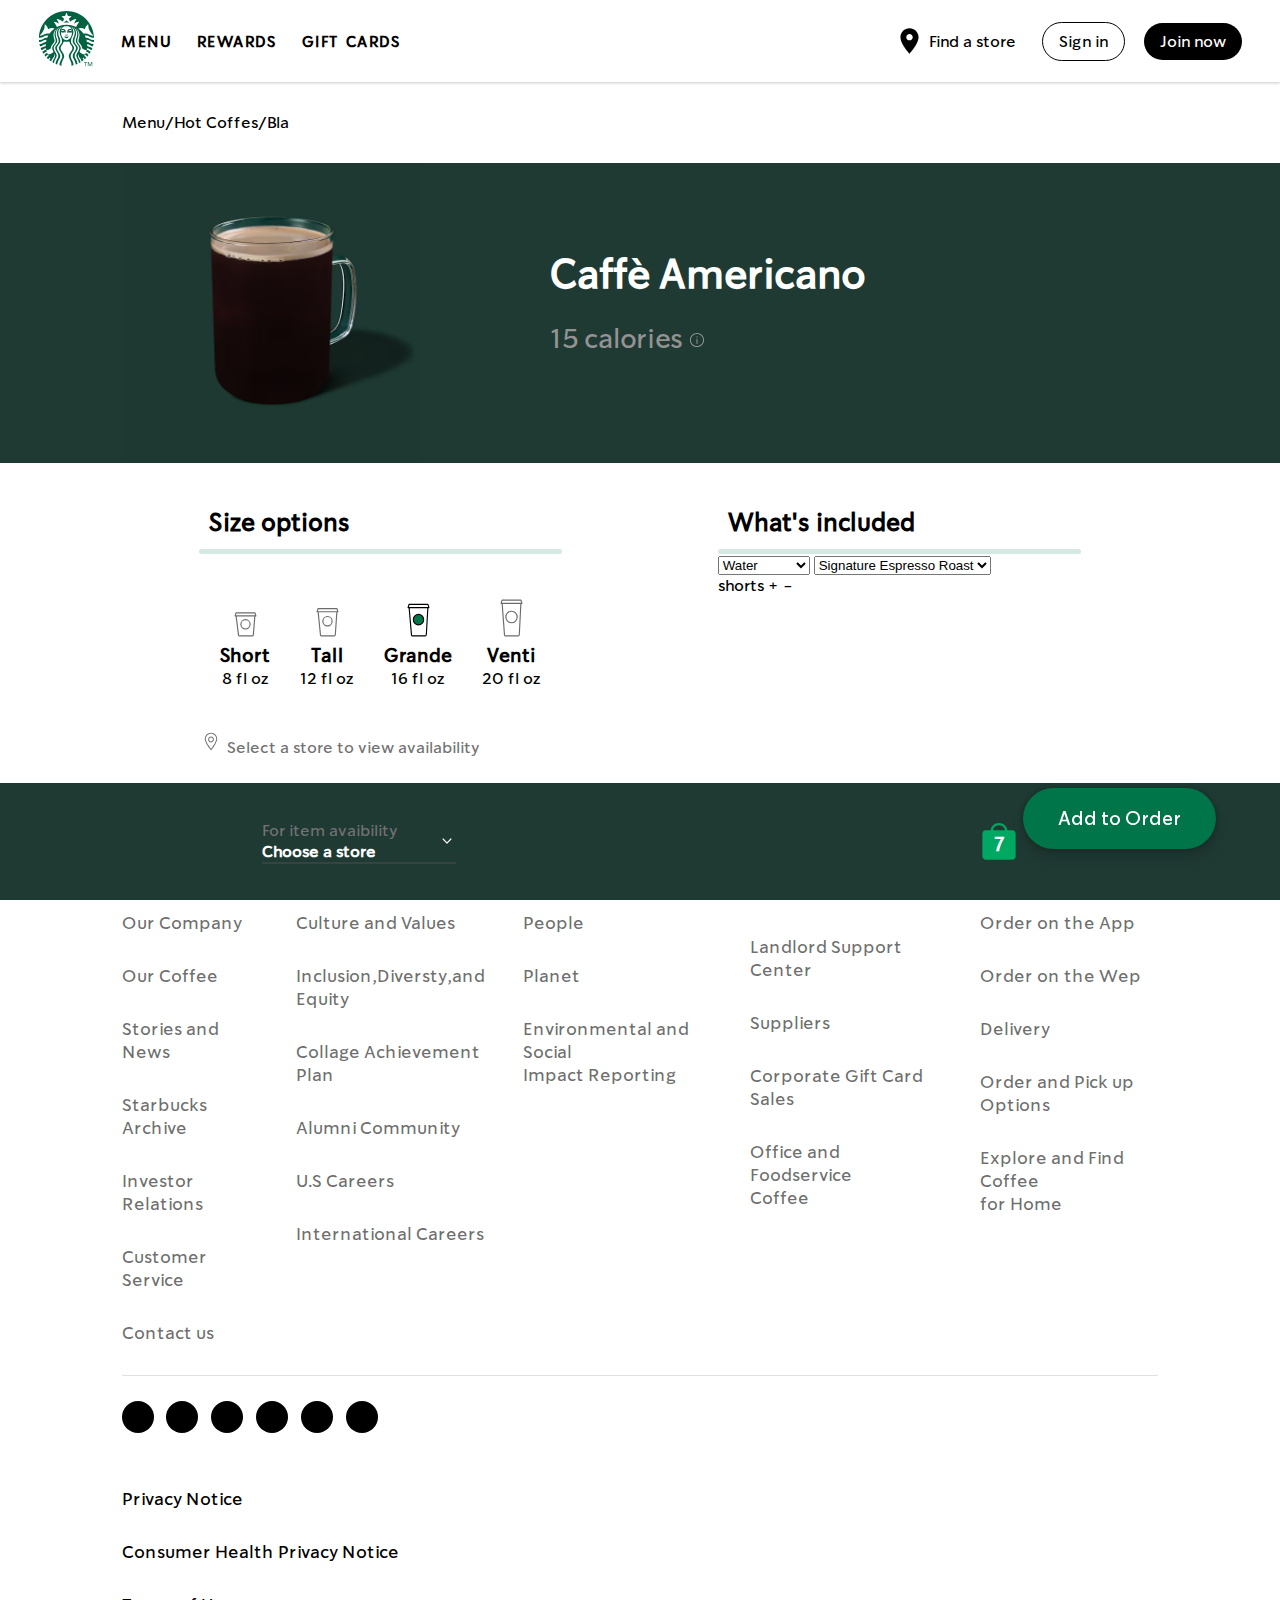
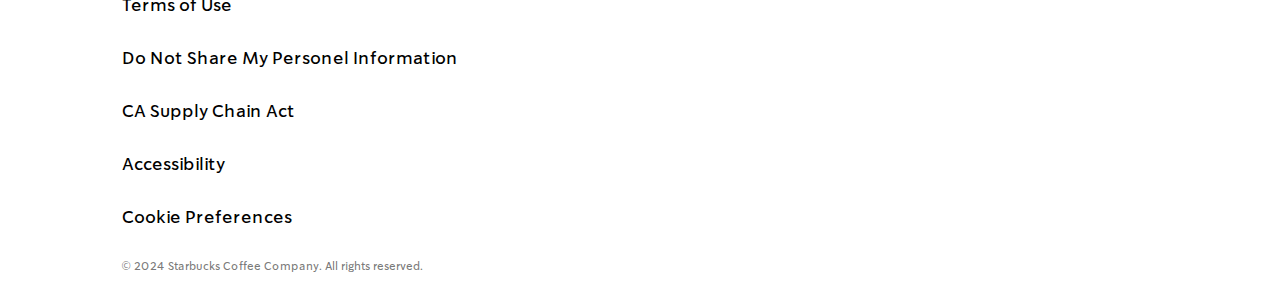
==== pages/basket.htm @ c07c2333 "commit4" ====
<!DOCTYPE html>
<html lang="en">
    <head>
        <meta charset="UTF-8">
        <meta name="viewport" content="width=device-width, initial-scale=1.0">
        <title id="titleTag">kjnksnas</title>
        <link rel="icon" type="image/x-icon" href="../img/starbuck-favicon.png">
        <link rel="stylesheet" href="https://cdnjs.cloudflare.com/ajax/libs/font-awesome/6.5.2/css/all.min.css" integrity="sha512-SnH5WK+bZxgPHs44uWIX+LLJAJ9/2PkPKZ5QiAj6Ta86w+fsb2TkcmfRyVX3pBnMFcV7oQPJkl9QevSCWr3W6A==" crossorigin="anonymous" referrerpolicy="no-referrer" />
        <link rel="stylesheet" href="../css/reset.css">
        <link rel="stylesheet" href="../css/font.css">
        <link href="../dist/hamburgers.css" rel="stylesheet">
        <link rel="stylesheet" href="../css/style.css">
    </head>
    <body>
        <header>
            <nav>
                <div class="container">
                    <div class="nav-left">
                        <a href="../index.htm"><svg aria-hidden="true" focusable="false" height="100%" viewBox="0 0 62 62" width="100%" xmlns="http://www.w3.org/2000/svg"><circle cx="31" cy="31" fill="#ffffff" r="30.002"></circle><path d="M34.017 13.969c-.263-.047-1.531-.26-3.017-.26s-2.754.212-3.017.26c-.151.027-.209-.121-.094-.207.104-.077 3.11-2.365 3.11-2.365l3.109 2.365c.117.086.06.234-.091.207zm-5.194 14.856s-.159.057-.201.197c.63.484 1.064 1.585 2.378 1.585s1.748-1.101 2.377-1.585c-.041-.141-.2-.197-.2-.197s-.823.194-2.177.194-2.177-.194-2.177-.194zm2.177-1.853c-.365 0-.445-.138-.694-.137-.237.001-.697.19-.797.363.007.088.039.167.103.237.532.08.772.376 1.389.376s.856-.296 1.389-.376c.062-.07.096-.148.103-.237-.099-.173-.56-.361-.798-.363-.25-.002-.331.137-.695.137zm29.956 5.673c-.038.717-.102 1.428-.19 2.131-3.396.562-4.61-2.464-8.089-2.312.208.738.377 1.49.507 2.258 2.869-.002 4.025 2.68 7.217 2.285-.168.82-.37 1.629-.603 2.426-2.524.248-3.413-2.26-6.334-2.191.024.416.037.836.037 1.26l-.012.701 5.672 2.164c-.297.807-.629 1.596-.991 2.369-1.705-.094-2.293-2.281-4.887-2.107-.078.561-.177 1.115-.295 1.662 2.253-.158 2.738 1.916 4.352 2.084-.411.75-.854 1.48-1.325 2.191-.956-.512-1.785-2.057-3.598-2.152.186-.574.349-1.156.487-1.748-1.608 0-3.447-.627-4.989-2.031.5-2.846-3.917-5.744-3.917-7.828 0-2.264 1.145-3.517 1.145-6.569 0-2.265-1.1-4.722-2.759-6.401-.321-.326-.65-.59-1.028-.827 1.524 1.886 2.694 4.122 2.694 6.712 0 2.874-1.337 4.391-1.337 7.044 0 2.652 3.88 4.947 3.88 7.682 0 1.076-.344 2.127-1.478 4.191 1.742 1.74 4.011 2.689 5.475 2.689.475 0 .73-.145.9-.518.146-.322.285-.648.416-.977 1.577.061 2.299 1.494 3.172 2.066-.479.643-.982 1.264-1.509 1.865-.585-.648-1.371-1.738-2.522-2.041-.206.4-.424.795-.653 1.182.991.27 1.669 1.27 2.194 1.928-.566.586-1.155 1.148-1.768 1.688-.383-.596-.979-1.352-1.647-1.76-.247.334-.504.66-.769.977.568.385 1.069 1.078 1.396 1.643-.708.568-1.44 1.107-2.198 1.611-.374-3.047-4.533-5.135-3.412-8.67-.368.623-.807 1.402-.807 2.34 0 2.559 2.726 4.59 2.943 7.133-.565.338-1.143.656-1.732.957-.098-2.795-2.984-5.854-2.984-8.148 0-2.561 3.354-5.133 3.354-8.156 0-3.025-3.87-5.119-3.87-7.775 0-2.654 1.646-4.181 1.646-7.583 0-2.492-1.184-5.014-3.013-6.625-.324-.286-.643-.513-1.026-.712 1.725 2.069 2.725 3.946 2.725 6.794 0 3.199-1.886 4.975-1.886 8.107 0 3.133 3.798 4.875 3.798 7.795s-3.535 5.381-3.535 8.381c0 2.729 3.116 5.453 3.162 8.691-.681.297-1.375.568-2.081.814.396-3.271-3.111-6.645-3.111-9.314 0-2.918 3.667-5.426 3.667-8.572 0-3.148-3.728-4.611-3.728-7.842 0-3.229 2.287-5.017 2.287-8.585 0-2.781-1.373-5.282-3.379-6.832l-.127-.096c-.189-.14-.345.029-.211.195 1.42 1.773 2.179 3.566 2.179 6.221 0 3.264-2.627 5.916-2.627 9.078 0 3.732 3.528 4.799 3.528 7.861 0 3.061-3.783 5.51-3.783 8.76 0 3.014 3.58 6.359 2.966 9.838-.718.186-1.446.348-2.185.48.672-4.332-2.84-7.443-2.84-10.277 0-3.068 3.918-5.803 3.918-8.801 0-2.828-2.812-3.752-3.182-6.645-.051-.395-.368-.688-.805-.615-.571.104-1.303.48-2.453.48s-1.882-.377-2.454-.48c-.436-.072-.753.221-.804.615-.369 2.893-3.183 3.816-3.183 6.645 0 2.998 3.919 5.732 3.919 8.801 0 2.834-3.512 5.945-2.841 10.277-.738-.133-1.467-.295-2.185-.48-.614-3.479 2.967-6.824 2.967-9.838 0-3.25-3.784-5.699-3.784-8.76 0-3.062 3.529-4.129 3.529-7.861 0-3.162-2.628-5.813-2.628-9.078 0-2.654.759-4.447 2.18-6.221.133-.166-.022-.335-.212-.195l-.126.096c-2.004 1.546-3.376 4.047-3.376 6.828 0 3.568 2.287 5.356 2.287 8.585 0 3.23-3.728 4.693-3.728 7.842 0 3.146 3.667 5.654 3.667 8.572 0 2.67-3.507 6.043-3.11 9.314-.707-.246-1.401-.518-2.082-.814.047-3.238 3.161-5.963 3.161-8.691 0-3-3.533-5.461-3.533-8.381s3.796-4.662 3.796-7.795c0-3.132-1.885-4.908-1.885-8.107 0-2.848.999-4.725 2.724-6.794-.384.199-.702.426-1.025.712-1.829 1.611-3.012 4.133-3.012 6.625 0 3.402 1.646 4.929 1.646 7.583 0 2.656-3.87 4.75-3.87 7.775 0 3.023 3.354 5.596 3.354 8.156 0 2.295-2.888 5.354-2.985 8.148-.589-.301-1.167-.619-1.732-.957.218-2.543 2.943-4.574 2.943-7.133 0-.938-.438-1.717-.807-2.34 1.121 3.535-3.038 5.623-3.412 8.67-.758-.504-1.491-1.043-2.198-1.611.326-.564.827-1.258 1.396-1.643-.266-.316-.522-.643-.769-.977-.669.408-1.266 1.164-1.648 1.76-.611-.539-1.201-1.102-1.767-1.688.525-.658 1.203-1.658 2.194-1.928-.229-.387-.447-.781-.653-1.182-1.151.303-1.938 1.393-2.522 2.041-.527-.602-1.031-1.223-1.509-1.865.873-.572 1.595-2.006 3.171-2.066.132.328.271.654.417.977.17.373.426.518.9.518 1.464 0 3.732-.949 5.475-2.689-1.134-2.064-1.478-3.115-1.478-4.191 0-2.734 3.88-5.029 3.88-7.682 0-2.653-1.337-4.17-1.337-7.044 0-2.59 1.17-4.826 2.694-6.712-.378.237-.707.501-1.028.827-1.659 1.68-2.759 4.136-2.759 6.401 0 3.052 1.146 4.305 1.146 6.569 0 2.084-4.418 4.982-3.918 7.828-1.542 1.404-3.381 2.031-4.99 2.031.14.592.303 1.174.487 1.748-1.812.096-2.641 1.641-3.598 2.152-.472-.711-.914-1.441-1.325-2.191 1.613-.168 2.099-2.242 4.353-2.084-.118-.547-.218-1.102-.296-1.662-2.594-.174-3.182 2.014-4.887 2.107-.362-.773-.694-1.562-.991-2.369l5.673-2.164-.012-.701c0-.424.013-.844.036-1.26-2.921-.068-3.81 2.439-6.334 2.191-.232-.797-.435-1.605-.602-2.426 3.19.395 4.347-2.287 7.217-2.285.13-.768.299-1.52.506-2.258-3.479-.151-4.693 2.875-8.088 2.312-.089-.703-.152-1.414-.19-2.131 3.947.441 5.427-2.804 9.021-2.407.339-.859.733-1.69 1.177-2.49-4.506-.792-6.036 2.976-10.23 2.397.453-16.171 13.706-29.143 29.989-29.143s29.536 12.972 29.989 29.147c-4.195.579-5.725-3.188-10.23-2.397.443.8.837 1.631 1.177 2.49 3.592-.398 5.072 2.848 9.02 2.407zm-42.852-12.583c-2.209-.903-4.883-.695-7.167.772-.354-2.125-1.507-4.013-3.149-5.152-.227-.157-.463-.008-.442.255.347 4.49-2.278 8.389-5.506 11.816 3.327 1 6.159-3.284 10.474-1.789 1.548-2.305 3.514-4.308 5.79-5.902zm12.896-2.716c-2.785 0-5.118 1.575-5.729 3.61-.047.156.017.257.197.176.501-.225 1.071-.333 1.69-.333 1.136 0 2.137.417 2.729 1.143.262.864.284 2.115-.012 2.829-.468-.105-.636-.467-1.093-.467s-.811.321-1.586.321c-.774 0-.865-.366-1.374-.366-.599 0-.709.617-.709 1.313 0 3.103 2.852 7.373 5.886 7.373 3.033 0 5.885-4.27 5.885-7.373 0-.696-.143-1.292-.769-1.373-.312.225-.599.426-1.313.426-.775 0-.989-.321-1.445-.321-.551 0-.496 1.162-1.15 1.227-.436-1.048-.457-2.392-.095-3.589.593-.726 1.593-1.143 2.729-1.143.619 0 1.193.109 1.689.333.181.081.244-.021.197-.176-.61-2.035-2.942-3.61-5.727-3.61zm4.434 4.452c-.668 0-1.451.205-1.943.753-.051.149-.051.371.021.519 1.211-.415 2.279-.431 2.795.146.275-.25.363-.475.363-.736 0-.403-.41-.682-1.236-.682zm-9.741 1.418c.584-.585 1.815-.56 3.094-.088.056-.636-1.083-1.331-2.221-1.331-.827 0-1.236.279-1.236.683 0 .261.088.487.363.736zm19.194-10.504c-2.199.157-4.109.912-5.654 2.17.656-1.86 1.489-3.487 2.545-5.064-2.8.297-5.141 1.321-6.849 3.071l-1.337-3.505 2.968-2.621-3.974-.281-1.586-3.696-1.587 3.696-3.974.281 2.968 2.621-1.336 3.505c-1.709-1.75-4.05-2.774-6.848-3.071 1.054 1.578 1.887 3.205 2.543 5.064-1.544-1.259-3.454-2.014-5.653-2.17 1.319 1.696 2.488 3.504 3.354 5.448.098.219.308.291.535.178 3.012-1.497 6.406-2.339 9.997-2.339s6.984.843 9.998 2.339c.227.113.437.041.534-.178.867-1.944 2.036-3.752 3.356-5.448zm4.801 13.254c4.313-1.495 7.146 2.788 10.473 1.789-3.228-3.427-5.852-7.326-5.505-11.816.021-.263-.216-.413-.442-.255-1.643 1.139-2.796 3.027-3.149 5.152-2.285-1.467-4.958-1.676-7.167-.772 2.273 1.592 4.24 3.595 5.79 5.902z" fill="#006241"></path><g fill="#006241"><path d="M53.595 57.01h-1.526v4.105h-.547v-4.105h-1.522v-.51h3.595v.51zM54.236 56.5h.811l1.57 3.618h.011l1.574-3.618h.798v4.615h-.551v-3.869h-.012l-1.653 3.869h-.333l-1.659-3.869h-.011v3.869h-.545v-4.615z"></path></g></svg></a>
                        <ul>
                            <li><a href="menu.htm">Menu</a></li>
                            <li><a href="rewards.htm">rewards</a></li>
                            <li><a href="giftcards.htm">gift cards</a></li>
                        </ul>
                    </div>
                    <div class="nav-right">
                        <div class="bars">
                            <div class="hamburger hamburger--spin" tabindex="0"
                                aria-label="Menu" role="button" aria-controls="navigation">
                                <div class="hamburger-box">
                                    <div class="hamburger-inner"></div>
                                </div>
                            </div>
                        </div>
                        <a href="#"><svg aria-hidden="true" class="valign-middle pr2" focusable="false" preserveAspectRatio="xMidYMid meet" style="width:32px;height:32px;overflow:visible;fill:currentColor" viewBox="0 0 24 24"><path d="M12,11.475 C10.5214286,11.475 9.32142857,10.299 9.32142857,8.85 C9.32142857,7.401 10.5214286,6.225 12,6.225 C13.4785714,6.225 14.6785714,7.401 14.6785714,8.85 C14.6785714,10.299 13.4785714,11.475 12,11.475 M12,1.5 C7.85357143,1.5 4.5,4.7865 4.5,8.85 C4.5,14.3625 12,22.5 12,22.5 C12,22.5 19.5,14.3625 19.5,8.85 C19.5,4.7865 16.1464286,1.5 12,1.5"></path></svg>Find a store</a>
                        <div class="nav-btns">
                            <button>Sign in</button>
                            <button>Join now</button>
                        </div>
                    </div>
                </div>
            </nav>
            <div class="burgermenu">
                <div class="nav-left">
                    <ul>
                        <li><a href="menu.htm">Menu</a></li>
                        <li><a href="rewards.htm">rewards</a></li>
                        <li><a href="giftcards.htm">gift cards</a></li>
                    </ul> <hr>
                </div>
                <div class="nav-right">
                    <div class="nav-btns">
                        <button>Sign in</button>
                        <button>Join now</button>
                    </div>
                    <a href="#"><svg aria-hidden="true" class="valign-middle pr2" focusable="false" preserveAspectRatio="xMidYMid meet" style="width:32px;height:32px;overflow:visible;fill:currentColor" viewBox="0 0 24 24"><path d="M12,11.475 C10.5214286,11.475 9.32142857,10.299 9.32142857,8.85 C9.32142857,7.401 10.5214286,6.225 12,6.225 C13.4785714,6.225 14.6785714,7.401 14.6785714,8.85 C14.6785714,10.299 13.4785714,11.475 12,11.475 M12,1.5 C7.85357143,1.5 4.5,4.7865 4.5,8.85 C4.5,14.3625 12,22.5 12,22.5 C12,22.5 19.5,14.3625 19.5,8.85 C19.5,4.7865 16.1464286,1.5 12,1.5"></path></svg>Find a store</a>
                </div>
            </div>
        </header>
        <main class="HereİsBasket">
            <div class="wrapper p20">Menu/Hot Coffes/Bla</div>
            <div class="basketCof">
                <div class="wrapper df txtwhite">
                    <img src="../img/CaffeAmericano.avif" alt="">
                    <div>
                        <h1>Caffè Americano</h1>
                        <p>15 calories <svg aria-hidden="true" class="valign-middle absoluteCenter" focusable="false" preserveAspectRatio="xMidYMid meet" viewBox="0 0 24 24" style="width: 16px; height: 16px; overflow: visible; fill: currentcolor;"><path d="M12 1.35C6.118 1.35 1.35 6.118 1.35 12c0 5.882 4.768 10.65 10.65 10.65 5.882 0 10.65-4.768 10.65-10.65 0-5.882-4.768-10.65-10.65-10.65zm0 1.5c5.053 0 9.15 4.097 9.15 9.15s-4.097 9.15-9.15 9.15S2.85 17.053 2.85 12 6.947 2.85 12 2.85zm-.75 7.928v6.486c0 .414.336.75.75.75s.75-.336.75-.75v-6.486c0-.414-.336-.75-.75-.75s-.75.336-.75.75zm1.5-3.056v-.61c0-.415-.336-.75-.75-.75s-.75.335-.75.75v.61c0 .414.336.75.75.75s.75-.336.75-.75z"></path><circle class="sb-icon-hover" cx="50%" cy="50%" fill="transparent" r="75%"></circle></svg></p>
                    </div>
                </div>
            </div>
            <div class="table df wrapper">
                <div class="t table-left p20">
                    <h2>Size options</h2>
                    <div class="fieldset">
                        <div class="cup txtcenter">
                            <span id="cup1" class="c"></span>
                            <h3>Short</h3>
                            <p>8 fl oz</p>
                        </div>
                        <div class="cup txtcenter">
                            <span id="cup2" class="c"></span>
                            <h3>Tall</h3>
                            <p>12 fl oz</p>
                        </div>
                        <div class="cup txtcenter">
                            <span id="cup3" class="c"></span>
                            <h3>Grande</h3>
                            <p>16 fl oz</p>
                        </div>
                        <div class="cup txtcenter">
                            <span id="cup4" class="c"></span>
                            <h3>Venti</h3>
                            <p>20 fl oz</p>
                        </div>
                    </div>
                    <p class="txtgray"><svg aria-hidden="true" class="valign-middle color-black60 mr2" focusable="false" preserveAspectRatio="xMidYMid meet" viewBox="0 0 24 24" style="width: 24px; height: 24px; overflow: visible; fill: currentcolor;"><path d="M11.508 19.22c-.667-.918-1.335-1.888-1.956-2.863-.432-.676-.826-1.33-1.175-1.956-1.037-1.857-1.617-3.357-1.617-4.308 0-2.984 2.297-5.31 5.24-5.31s5.24 2.326 5.24 5.31c0 .95-.58 2.45-1.617 4.31-.35.624-.743 1.28-1.175 1.955-.62.975-1.29 1.945-1.956 2.864-.174.24-.34.465-.492.67-.153-.205-.318-.43-.492-.67zm6.732-9.128c0-3.533-2.743-6.31-6.24-6.31-3.497 0-6.24 2.777-6.24 6.31 0 1.173.628 2.796 1.744 4.796.36.644.763 1.315 1.204 2.007.634.993 1.312 1.98 1.99 2.913.238.327.458.625.656.887l.252.33c.2.256.588.256.788 0l.252-.33c.198-.262.418-.56.656-.887.678-.934 1.356-1.92 1.99-2.913.44-.692.845-1.363 1.204-2.007 1.116-2 1.744-3.623 1.744-4.796z"></path><path d="M12 13.425c1.592 0 2.88-1.303 2.88-2.908s-1.288-2.91-2.88-2.91c-1.592 0-2.88 1.305-2.88 2.91 0 1.605 1.288 2.908 2.88 2.908zm0-1c-1.037 0-1.88-.853-1.88-1.908 0-1.056.843-1.91 1.88-1.91s1.88.854 1.88 1.91c0 1.055-.843 1.908-1.88 1.908z"></path></svg> Select a store to view availability</p>
                </div>
                <div class="t table-right p20">
                    <h2>What's included</h2>
                    <select name="" id="">
                        <option value="">Water</option>
                        <option value="">Extra Water</option>
                        <option value="">Light Water</option>
                        <option value="">No Water</option>
                    </select>
                    <select name="" id="">
                        <option value="">Signature Espresso Roast</option>
                        <option value="">Blonde Espresso Roast</option>
                        <option value="">Decaf Espresso Roast</option>
                        <option value="">1/3 Espresso Roast</option>
                        <option value="">1/2 Espresso Roast</option>
                        <option value="">2/3 Espresso Roast</option>
                    </select>
                    <div>
                        shorts + -
                    </div>
                </div>
            </div>
            <button id="ordr" onclick="addOrder()">Add to Order</button>
        </main>
        <div class="fixedGreen">
            <div class="locator"><a href="https://www.starbucks.com/menu/store-locator">
                    <div>
                        <p class="txtgray">For item avaibility</p>
                        <h4>Choose a store</h4>
                    </div>
                    <svg aria-hidden="true" class="valign-middle ml2 color-white" focusable="false" preserveAspectRatio="xMidYMid meet" viewBox="0 0 24 24" style="width: 18px; height: 18px; overflow: visible; fill: currentcolor;"><path d="M11.96 15.5c-.206 0-.402-.084-.546-.232l-5.188-5.33c-.3-.31-.3-.81 0-1.12.3-.31.79-.31 1.093 0l4.64 4.767 4.723-4.853c.3-.31.79-.31 1.09 0 .303.31.303.812.002 1.122l-5.27 5.414c-.145.148-.34.232-.546.232"></path></svg>
            </a></div>
            <span id="bag"><h3> 7 </h3></span>
        </div>
        <footer>
            <div class="accardions wrapper">
                <button class="accordion">About us</button>
                <div class="panel">
                    <ul>
                        <li><a href="">Our Company</a></li>
                        <li><a href="">Our Coffee</a></li>
                        <li><a href="">Stories and News</a></li>
                        <li><a href="">Starbucks Archive</a></li>
                        <li><a href="">Investor Relations</a></li>
                        <li><a href="">Customer Service</a></li>
                        <li><a href="">Contact us</a></li>
                    </ul>
                </div>
                <button class="accordion">Careers</button>
                <div class="panel">
                    <ul>
                        <li><a href="">Culture and Values</a></li>
                        <li><a href="">Inclusion,Diversty,and Equity</a></li>
                        <li><a href="">Collage Achievement Plan</a></li>
                        <li><a href="">Alumni Community</a></li>
                        <li><a href="">U.S Careers</a></li>
                        <li><a href="">International Careers</a></li>
                    </ul>
                </div>
                <button class="accordion">Social Impact</button>
                <div class="panel">
                    <ul>
                        <li><a href="">People</a></li>
                        <li><a href="">Planet</a></li>
                        <li><a href="">Environmental and Social Impact Reporting</a></li>
                    </ul>
                </div>
                <button class="accordion">For Business Partness</button>
                <div class="panel">
                    <ul>
                        <li><a href="">Landlord Support Center</a></li>
                        <li><a href="">Suppliers</a></li>
                        <li><a href="">Corporate Gift Card Sales</a></li>
                        <li><a href="">Office and Foodservice Coffee</a></li>
                    </ul>
                </div>
                <button class="accordion">Order and Pick up</button>
                <div class="panel">
                    <ul>
                        <li><a href="">Order on the App</a></li>
                        <li><a href="">Order on the Wep</a></li>
                        <li><a href="">Delivery</a></li>
                        <li><a href="">Order and Pick up Options</a></li>
                        <li><a href="">Explore and Find Coffee for Home</a></li>
                    </ul>
                </div>
            </div>
            <div class="footer-top wrapper">
                <ul>
                    <li><h3>About us</h3></li>
                    <li><a href="">Our Company</a></li>
                    <li><a href="">Our Coffee</a></li>
                    <li><a href="">Stories and News</a></li>
                    <li><a href="">Starbucks Archive</a></li>
                    <li><a href="">Investor Relations</a></li>
                    <li><a href="">Customer Service</a></li>
                    <li><a href="">Contact us</a></li>
                </ul>
                <ul>
                    <li><h3>Careers</h3></li>
                    <li><a href="">Culture and Values</a></li>
                    <li><a href="">Inclusion,Diversty,and <br> Equity</a></li>
                    <li><a href="">Collage Achievement <br> Plan</a></li>
                    <li><a href="">Alumni Community</a></li>
                    <li><a href="">U.S Careers</a></li>
                    <li><a href="">International Careers</a></li>
                </ul>
                <ul>
                    <li><h3>Social Impact</h3></li>
                    <li><a href="">People</a></li>
                    <li><a href="">Planet</a></li>
                    <li><a href="">Environmental and Social <br> Impact Reporting</a></li>
                </ul>
                <ul>
                    <li><h3>For Business Partness</h3></li>
                    <li><a href="">Landlord Support Center</a></li>
                    <li><a href="">Suppliers</a></li>
                    <li><a href="">Corporate Gift Card Sales</a></li>
                    <li><a href="">Office and Foodservice <br> Coffee</a></li>
                </ul>
                <ul>
                    <li><h3>Order and Pick up</h3></li>
                    <li><a href="">Order on the App</a></li>
                    <li><a href="">Order on the Wep</a></li>
                    <li><a href="">Delivery</a></li>
                    <li><a href="">Order and Pick up <br> Options</a></li>
                    <li><a href="">Explore and Find Coffee <br> for Home</a></li>
                </ul>
            </div>
            <div class="footer-bottom wrapper">
                <div class="icons">
                    <a href class="fa-brands fa-spotify"></a>
                    <a href class="fa-brands fa-facebook-f"></a>
                    <a href class="fa-brands fa-pinterest-p"></a>
                    <a href class="fa-brands fa-instagram"></a>
                    <a href class="fa-brands fa-youtube"></a>
                    <a href class="fa-brands fa-twitter"></a>
                </div>
                <ul>
                    <li><a href="">Privacy Notice</a></li>
                    <li><a href="">Consumer Health Privacy Notice</a></li>
                    <li><a href="">Terms of Use</a></li>
                    <li><a href="">Do Not Share My Personel Information</a></li>
                    <li><a href="">CA Supply Chain Act</a></li>
                    <li><a href="">Accessibility</a></li>
                    <li><a href="">Cookie Preferences</a></li>
                </ul>
                <p>© 2024 Starbucks Coffee Company. All rights reserved.</p>
            </div>
        </footer>
        <script src="../script.js"></script>
        <script src="https://cdnjs.cloudflare.com/ajax/libs/jquery/3.7.1/jquery.min.js" integrity="sha512-v2CJ7UaYy4JwqLDIrZUI/4hqeoQieOmAZNXBeQyjo21dadnwR+8ZaIJVT8EE2iyI61OV8e6M8PP2/4hpQINQ/g==" crossorigin="anonymous" referrerpolicy="no-referrer"></script>
        <script>
            $(document).ready(function(){
                $(".bars").click(function(){
                    $(".burgermenu").animate({
                        width: 'toggle'
                    });
                });
            });
        </script>
    </body>
</html>
---- css/font.css ----
@font-face {
    font-family: 'soDoSans';
    src: url('../font/soDoSans/SoDoSans-Regular.woff');
}
---- dist/hamburgers.css ----
.hamburger {
  padding: 15px 15px;
  display: inline-block;
  cursor: pointer;
  transition-property: opacity, filter;
  transition-duration: 0.15s;
  transition-timing-function: linear;
  font: inherit;
  color: inherit;
  text-transform: none;
  background-color: transparent;
  border: 0;
  margin: 0;
  overflow: visible; }
  .hamburger:hover {
    opacity: 0.7; }
  .hamburger.is-active:hover {
    opacity: 0.7; }
  .hamburger.is-active .hamburger-inner,
  .hamburger.is-active .hamburger-inner::before,
  .hamburger.is-active .hamburger-inner::after {
    background-color: #000; }

.hamburger-box {
  width: 40px;
  height: 24px;
  display: inline-block;
  position: relative; }

.hamburger-inner {
  display: block;
  top: 50%;
  margin-top: -2px; }
  .hamburger-inner, .hamburger-inner::before, .hamburger-inner::after {
    width: 25px;
    height: 1px;
    background-color: #656464;
    position: absolute;
    transition-property: transform;
    transition-duration: 0.15s;
    transition-timing-function: ease; }
  .hamburger-inner::before, .hamburger-inner::after {
    content: "";
    display: block; }
  .hamburger-inner::before {
    top: -10px; }
  .hamburger-inner::after {
    bottom: -10px; }

.hamburger--3dx .hamburger-box {
  perspective: 80px; }

.hamburger--3dx .hamburger-inner {
  transition: transform 0.15s cubic-bezier(0.645, 0.045, 0.355, 1), background-color 0s 0.1s cubic-bezier(0.645, 0.045, 0.355, 1); }
  .hamburger--3dx .hamburger-inner::before, .hamburger--3dx .hamburger-inner::after {
    transition: transform 0s 0.1s cubic-bezier(0.645, 0.045, 0.355, 1); }

.hamburger--3dx.is-active .hamburger-inner {
  background-color: transparent !important;
  transform: rotateY(180deg); }
  .hamburger--3dx.is-active .hamburger-inner::before {
    transform: translate3d(0, 10px, 0) rotate(45deg); }
  .hamburger--3dx.is-active .hamburger-inner::after {
    transform: translate3d(0, -10px, 0) rotate(-45deg); }

.hamburger--3dx-r .hamburger-box {
  perspective: 80px; }

.hamburger--3dx-r .hamburger-inner {
  transition: transform 0.15s cubic-bezier(0.645, 0.045, 0.355, 1), background-color 0s 0.1s cubic-bezier(0.645, 0.045, 0.355, 1); }
  .hamburger--3dx-r .hamburger-inner::before, .hamburger--3dx-r .hamburger-inner::after {
    transition: transform 0s 0.1s cubic-bezier(0.645, 0.045, 0.355, 1); }

.hamburger--3dx-r.is-active .hamburger-inner {
  background-color: transparent !important;
  transform: rotateY(-180deg); }
  .hamburger--3dx-r.is-active .hamburger-inner::before {
    transform: translate3d(0, 10px, 0) rotate(45deg); }
  .hamburger--3dx-r.is-active .hamburger-inner::after {
    transform: translate3d(0, -10px, 0) rotate(-45deg); }

/*
   * Spin
   */
.hamburger--spin .hamburger-inner {
  transition-duration: 0.22s;
  transition-timing-function: cubic-bezier(0.55, 0.055, 0.675, 0.19); }
  .hamburger--spin .hamburger-inner::before {
    transition: top 0.1s 0.25s ease-in, opacity 0.1s ease-in; }
  .hamburger--spin .hamburger-inner::after {
    transition: bottom 0.1s 0.25s ease-in, transform 0.22s cubic-bezier(0.55, 0.055, 0.675, 0.19); }

.hamburger--spin.is-active .hamburger-inner {
  transform: rotate(225deg);
  transition-delay: 0.12s;
  transition-timing-function: cubic-bezier(0.215, 0.61, 0.355, 1); }
  .hamburger--spin.is-active .hamburger-inner::before {
    top: 0;
    opacity: 0;
    transition: top 0.1s ease-out, opacity 0.1s 0.12s ease-out; }
  .hamburger--spin.is-active .hamburger-inner::after {
    bottom: 0;
    transform: rotate(-90deg);
    transition: bottom 0.1s ease-out, transform 0.22s 0.12s cubic-bezier(0.215, 0.61, 0.355, 1); }

/*
   * Spin Reverse
   */
.hamburger--spin-r .hamburger-inner {
  transition-duration: 0.22s;
  transition-timing-function: cubic-bezier(0.55, 0.055, 0.675, 0.19); }
  .hamburger--spin-r .hamburger-inner::before {
    transition: top 0.1s 0.25s ease-in, opacity 0.1s ease-in; }
  .hamburger--spin-r .hamburger-inner::after {
    transition: bottom 0.1s 0.25s ease-in, transform 0.22s cubic-bezier(0.55, 0.055, 0.675, 0.19); }

.hamburger--spin-r.is-active .hamburger-inner {
  transform: rotate(-225deg);
  transition-delay: 0.12s;
  transition-timing-function: cubic-bezier(0.215, 0.61, 0.355, 1); }
  .hamburger--spin-r.is-active .hamburger-inner::before {
    top: 0;
    opacity: 0;
    transition: top 0.1s ease-out, opacity 0.1s 0.12s ease-out; }
  .hamburger--spin-r.is-active .hamburger-inner::after {
    bottom: 0;
    transform: rotate(90deg);
    transition: bottom 0.1s ease-out, transform 0.22s 0.12s cubic-bezier(0.215, 0.61, 0.355, 1); }
---- css/style.css ----
body{font-family: 'soDoSans'; position: relative;}
.container{
    width: 94%;
    margin: auto;
}
.dnone{display: none;}
.txtblack{color: #000;}
.txtwhite{color: #fff;}
.p20{padding: 30px 0;}
.txtcenter{text-align: center;}
.df{display: flex;}
nav svg{width: 46px}
nav{
    padding: 10px 0;
    box-shadow: 0 1px 3px #0000001a, 0 2px 2px #0000000f, 0 0 2px #00000012;
}
nav .container{
    display: flex;
    align-items: center;
    justify-content: space-between;
}
.burgermenu{
    display: none;
    position: absolute;
    right: 0 ;
    background: #fff;
    padding: 40px;
    width: 80%;
    height: 89.7vh;
}
.burgermenu .nav-right a, .burgermenu .nav-left ul{display: flex;}
.burgermenu .nav-left ul{
    flex-direction: column;
    gap: 40px;
    padding: 25px 0;
}
.burgermenu hr{opacity: 40%;}
.burgermenu .nav-right .nav-btns{margin: 35px 0 20px 0;}
.nav-left ul,.nav-right a, nav .nav-btns{display: none;}
.nav-right svg{width: 29px !important;}
.nav-right a{
    align-items: center; 
    gap: 5px;
    color: #000;
}
.nav-left ul li a{
    font-weight: 700;
    text-transform: uppercase;
    color: #000;
    letter-spacing: .1em;
    font-size: .95em;
}
.nav-btns button, .card-sum button, .nav-reward button, .star button, .keepReward button,.recCard button, #ordr{
    border-radius: 50px;
    padding: 8px 16px;
    font-size: 1em;
    font-family: 'soDoSans';
    transition: .7s;
    cursor: pointer;
}
.noborder, .nav-reward button, .recCard button:first-child{
    border: 1px solid #fff !important;
    background: transparent !important;
    color: #fff;
}
.no-scroll {overflow: hidden;}
.lm{
    border: 1px solid #1e3932 !important;
    color: #1e3932;
}
.nav-btns button:first-child{
    background: #fff;
    border: 1.5px solid #000;
    margin-right: 15px;
}
.nav-btns button:first-child:hover,.recCard button:first-child:hover{background: #dddddd;}
.nav-btns button:last-child:hover,.recCard button:last-child:hover{background: #575656;}
.card-sum button:hover, .nav-reward button{background: #5756562e;}
.nav-btns button:last-child, .recCard button:last-child{
    background: #000 !important;
    border: 0;
    color: #fff;
}
.main-cards .card{
    display: flex;
    flex-direction: column;
    align-items: center;
    justify-content: center;
    margin-top: 40px;
}
.main-cards .card-text {
    text-align: center;
    padding: 30px;
}
.main-cards .card-sum p{
    padding: 30px 0;
    line-height: 2;
    font-size: 1em;
}
.main-cards h2{font-size: 1.3em;}
.main-cards .card-img img{max-width: 100%;}
.card-sum button{border: 0;font-weight: 600;}
.articles p{
    padding: 1.5rem;
    font-size: .75em;
    line-height: 2;
    margin: auto;
    text-align: center;
}
.articles a, .star a, .step a, .questions a, .keepReward a, .about a{color: #000; text-decoration: underline;}
footer{
    padding: 20px;
    box-shadow: 0 -1px 3px rgba(0, 0, 0, .1), 0 -2px 2px rgba(0, 0, 0, .06), 0 0 2px rgba(0, 0, 0, .07);
}
.footer-top{display: none;border-bottom: 1px solid #8180803c;}
footer hr{
    opacity: 30%;
    width: 94%;
}
.accordion {
    background-color: transparent;
    color: #000;
    cursor: pointer;
    padding: 20px 0;
    width: 100%;
    border: 0;
    text-align: left;
    outline: none;
    font-size: 1.1em;
    transition: 0.4s;
}
.accordion:after {
    content: '﹀';
    color: #000;
    font-size: 1.2em;
    float: right;
}
.active:after { content: "︿" }
.panel {
    padding: 0 5px;
    max-height: 0;
    overflow: hidden;
    transition: max-height 0.45s ease-out;
}
.panel p{ margin: 25px 0}
.footer-top h3,.menu-left li{padding-bottom: 20px;}
.footer-top li,.footer-bottom li, .accardions li{margin: 30px 0;}
.footer-top li a, .accardions li a{
    color: #00000094;
    font-size: 1.1em;
}
.footer-top li a:hover, .category ul a{color: #000;}
.footer-bottom .icons a{
    font-size: 1.2em;
    color: #fff;
    border-radius: 50%;
    background: #000;
    width: 32px;
    height: 32px;
    display: flex;
    justify-content: center;
    align-items: center;
}
.footer-bottom .icons{display: flex; gap: 3.5vw; padding: 25px 0;}
.footer-bottom a{color: #000; font-size: .85em;}
.footer-bottom ul li a:hover{text-decoration: underline;}
.footer-bottom p, .menu-left a{color: #575656ca;}
.footer-bottom p {font-size: .7em;}


/*  M E N U    C S S  */
.wrapper{
    width: 81vw;
    margin: auto;
}
.category{
    background: #f9f9f9;
    padding: 20px 0;
    margin: 3px 0;
    border-bottom:1px solid #f9f9f9 ;
}
.category ul{
    display: flex;
    gap: 4vw;
}
.activ{border-bottom: 1px solid #1e3932;}
.menu-all{
    display: flex;
    gap: 8vw;
}
.menu-right,.coffees .coffee{width: 100%;}
.menu-right h2{
    padding: 50px 0 20px 0;
    border-bottom: 1px solid #a5a5a57c;
}
#mTitle{color: #555; font-size: 1.1em;}
.coffees{
    display: flex;
    gap: 3vh;
    flex-wrap: wrap;
}
.coffee h3{font-weight: 500;}
.coffees .coffee a{
    display: flex; 
    align-items: center; 
    gap: 15px; 
    color: #000;
}
.coffees .coffee img{
    border-radius: 50%;
    max-width: 70px;
}
.txtgray{color: #737272;}
.basketCof,.fixedGreen {background: #1f3933;}
.basketCof img{width: 300px; height: 300px;}
.basketCof h1{font-size: 1.8em;}
.basketCof p{padding: 20px 0; color: #949393; font-size: 1.2em;}
.fixedGreen{
    height: 10vh;
    position: fixed;
    width: 100%;
    bottom: 0;
    display: flex;
    align-items: center;
    justify-content: space-around;
}
.fixedGreen .locator a{
    display: inline-flex;
    align-items: center;
    gap: 40px;
    color: #fff;
    border-bottom: 2px solid #57565669;
}
#bag{background: url('../img/bag.svg')center/cover; 
    height: 38px; 
    width: 38px;
    display: inline-block;
}
#bag h3{color: #fff; text-align: center;margin-top: 10px;}
.table{justify-content: space-around;}
.table-left,.table-right{width: 35%;}
.table-left h2, .table-right h2{position: relative; padding: 15px 10px;}
.table-left h2::after, .table-right h2::after{
    background: #d4e9e2;
    border-radius: 12px;
    bottom: 0;
    content: "";
    height: 5px;
    left: 0;
    position: absolute;
    width: 100%;
}
.fieldset{
    display: flex;
    gap: 30px;
    justify-content: center;
    padding: 40px 0;
}
.c{
    height: 45px;
    width: 25px;
    display: inline-block;
}
.fieldset #cup1{background: url('../img/cup1.svg') center/contain no-repeat;}
.fieldset #cup2{background: url('../img/cup2.svg') center/contain no-repeat;}
.fieldset #cup3{background: url('../img/cup3.svg') center/contain no-repeat;}
.fieldset #cup4{background: url('../img/cup4.svg') center/contain no-repeat;}
/* .HereİsBasket{position: relative;} */
#ordr{
    position: absolute;
    right: 5%;
    z-index: 999999999;
    box-shadow: 0 0 6px #0000003d, 0 8px 12px #00000024;
    padding: 18px 2.2rem;
    font-size: 1.2rem;
}
/*     R E W A R D S     C S S  */
.nav-reward .container{
    color: #fff;
    padding: 20px 0;
    display: flex;
    /* position: fixed; */
    justify-content: space-between;
}
.star{
    background-color: #d4e9e2 !important;
    background: url('../img/star-mobil.webp')center/cover;
    height: 72vh;
    text-align: center;
    padding-top: 40px;
}
.star-text h2{font-size: 1.7em;}
.star-text p{padding: 15px 0; font-size: 1em;}
.star button, .keepReward button, #ordr{background-color: #00754a; border: 0; color: #fff;}
.getstarted{padding: 15px;}
.getstarted .title{text-align: center;}
.steps{
    display: flex;
    justify-content: center;
    flex-direction: column;
    gap: 40px;
}
.step{
    display: flex;
    gap: 15px;
}
.step span{
    border: 2px solid #006241;
    padding: 10px 20px;
    border-radius: 50%;
    color: #006241;
    font-weight: 700;
    font-size: 1.5em;
}
.step h3{padding-bottom:20px;font-size: 1.1em;}
.step a,.questions a, .keepReward a, .about a{color: #006241;}
.step p,.getfavorites .content .box p{font-size: .8em;}
.step-text{max-width: 400px;}
.step img{width: 112px;}
.hBig{
    font-size: 2em;
    color: #1e3932;
    text-align: center;
}
.previous p{color:#575656; font-size: 1.2em;}
.questions{
    height: 42vh;
    max-width: 550px;
    padding: 20px;
}
.getfavorites .content{
    box-shadow: inset 0 7px 9px -7px #00000024;
    background-color: #d4e9e2;
}
.getfavorites .content .box{
    display: flex;
    flex-direction: column;
    justify-content: center;
    align-items: center;
    max-width: 710px;
    text-align: center;
    margin: auto;
}
.getfavorites .content .box img{max-width: 373px;}
.getfavorites .title{
    background-color: #d3e8e154;
    text-align: center;
}
.numbers{
    cursor: pointer;
    font-weight: 700;
    font-size: 1.1em;
    display: flex;
    justify-content: center;
    gap: 7vw;
}
#ulduz{color: #cba258; font-size: .7em !important;}
.cashCard{background-color: #f2f0eb;}
.cashCard .phones{
    align-items: center;
    width: 100%;
    gap: 5vw;
    flex-direction: column;
}
.cashCard .phone{
    gap: 20px;
    width: 100%;
}
.cashCard .phone img{width: 122px;}
.cashCard hr{
    opacity: 30%;
    width: 94%;
    margin: 30px 0;
}
.green-bg{
    display: flex;
    justify-content: center;
    align-items: center;
}
.keepReward .inner{
    background: #d4e9e2;
    height: 90vh;
    display: flex;
    flex-direction: column;
}
.middle{width: 95%; margin: auto;}
.inner-sum {
    flex-direction: column;
    gap: 2vw;
}
.inner-sum div{
    display: flex;
    flex-direction: row;
    justify-content: center;
    align-items: center;
    gap: 20px;
}
.inner-sum img{width: 120px;}
#star-left{background: url('../img/tstar.svg')center/cover;width: 20%; height: 90%;}
#star-right{background: url('../img/bstar.svg')center/cover; width: 20%; height: 90%; align-self: flex-end;}
.about p{font-size: .9em;}
.about-bottom{flex-direction: column;}
.about{background: #f9f9f9;}
.fcolumn{flex-direction: column;}
/*   G I F T   C A R D S*/
.swiper-slide img {
    display: block;
    width: 100%;
    height: 100%;
    object-fit: cover;
    border-radius: 15px;
}
.swiper-button-next,
.swiper-button-prev {
    background-color: #ffffff80;
    padding: 20px;
    border-radius: 50%;
    color: #555 !important;
    width: calc(var(--swiper-navigation-size)/ 44 * 27);
    height: var(--swiper-navigation-size);
}
:root {--swiper-navigation-size: 15px;}
.giftcard h4{padding: 30px 0; letter-spacing: 2px;}
.egift{
    background: #edebe9;
    border-radius: 10px;
    align-items: center;
    margin: 30px 0;
    margin: auto;
}
.egift img{width: 100px;padding: 20px;}
.recCard{background: #d4e9e2}
.recCard .wrapper{
    display: flex;
    align-items: center;
    height: 150px;
    gap: 1vw;
}
.cards{
    display: flex;
    gap: 2vw;
}
.cards img{
    width: 330px;
    border-radius: 10px;
}


/*            D E S K T O P            */
@media only screen and (min-width: 768px) {
    .fcolumn{flex-direction: row;}
    .w50{width: 50%;}
    .about p{font-size: initial;}
    .menu-left a{font-size: 1.1em;}
    .coffees{gap: 2.2vw;}
    .coffees .coffee{width: 48%;}
    .coffees .coffee img{max-width: 110px;}
    .menu-left{display: block;}
    .containerdesk{
        width: 94%;
        margin: auto;
    }
    .category ul{gap: 2vw;}
    .reverse{
        display: flex;
        flex-direction: row-reverse !important;
    }
    .green-bg{background: url(../img/greenbg.webp)center/cover; height: 100vh;}
    .accardions, .nav-reward button{display: none;}
    nav svg{width: 57px}
    .nav-left,.nav-left ul,.nav-right{
        display: flex;
        align-items: center;
        gap: 2vw;
    }
    .articles p{
        max-width: 50%;
        padding: 4rem;
        font-size: .9em;
    }
    .nav-right a{display: flex;}
    nav .nav-btns,.step{display: block;}
    .nav-right a:hover,.nav-left a:hover{color: #006241}
    .bars, .burgermenu{display: none;}
    .card-sum h1{font-size: 3.2em;}
    .fs15{font-size: 1.5em !important;}
    .footer-top{
        display: flex;
        gap: 3vw;
    }
    .footer-bottom .icons{ gap: 1vw;}
    .main-cards .card{flex-direction: row;}
    .main-cards .card-img {width: calc(100%*(6 / 12));}
    .main-cards .card-text {
        width: calc(100%*(6 / 12));
        padding: 4rem;
    }
    .main-cards .card-sum{
        max-width: 87%;
        margin: auto;
    }
    .main-cards .card-sum p{font-size: 1.2em;}
    .main-cards .card-img img{max-width: 100%;}
    .card-sum button{border: 0;font-weight: 600;}
    .star{
        background: url('../img/star.webp')center/cover;
        height: 100vh;
        align-items: center;
        display: flex;
        text-align: start;
        padding-top: 0;
    }
    .questions{
        margin: auto;
        max-width: 800px;
    }
    .star-text h2{font-size: 2.5em;}
    .star-text p{padding: 30px 0; font-size: 1.2em;}
    .getstarted{
        height: 80vh;
        padding: 80px;
    }
    .getstarted .title h2{font-size: 2em;}
    .steps{
        display: flex;
        flex-direction: row;
        justify-content: center;
        text-align: center;
        gap: 4vw;
    }
    .step span{
        border: 2px solid #006241;
        padding: 10px 20px;
        border-radius: 50%;
        color: #006241;
        font-weight: 700;
        font-size: 1.5em;
    }
    .step h3{padding: 30px 0;font-size: 1.2em;}
    .step a{color: #006241;}
    .step-text{max-width: 400px;}
    .step p{font-size: initial;}
    .hBig{font-size: 3.5em;}
    .footer-bottom a,.getfavorites .content .box p{font-size: 1.1em;}
    .getfavorites .content .box{
        flex-direction: row;
        text-align: initial;
    }
    .numbers{font-size: 1.5em;gap: 3vw;}
    .cashCard .dollar{width: 25%;}
    .cashCard .phones{flex-direction: row;}
    .cashCard .phone{width: 50%;}
    .cashCard .phone p{max-width: 322px;}
    .keepReward .inner{ width: 95%; flex-direction: row;}
    .middle{width: 60%;}
    .inner-sum {
        text-align: center;
        flex-direction: row;
    }
    .inner-sum div{
        flex-direction: column;
        height: 40vh;
    }
    .inner-sum img{width: 210px;}
    #star-left{background: url('../img/lstar.svg')center/cover;}
    #star-right{background: url('../img/rstar.svg')center/cover; }
    .basketCof h1{font-size: 2.5em;}
    .basketCof p{font-size: 1.7em;}
    .basketCof .wrapper{align-items: center;gap: 10vw;}
    .fixedGreen{
        height: 13vh;
        justify-content: space-around;
    }
    .fixedGreen .locator a div{
        display: initial;
        font-size: initial;
        gap: initial;
        color: inherit;
        align-items: initial;
    }
}

/*              T A B L E T                */
@media only screen and (max-width: 1024px) {
    .menu-left{display: none;}
    .row{flex-direction: column;gap: 50px;}
    .basketCof .wrapper{
        gap: 1vw; 
        flex-direction: column; 
        text-align: center;
    }
    .fixedGreen .locator a div{
        display: flex;
        font-size: .75em;
        gap: 5px;
        color: #575656;
        align-items: center;
    }
}
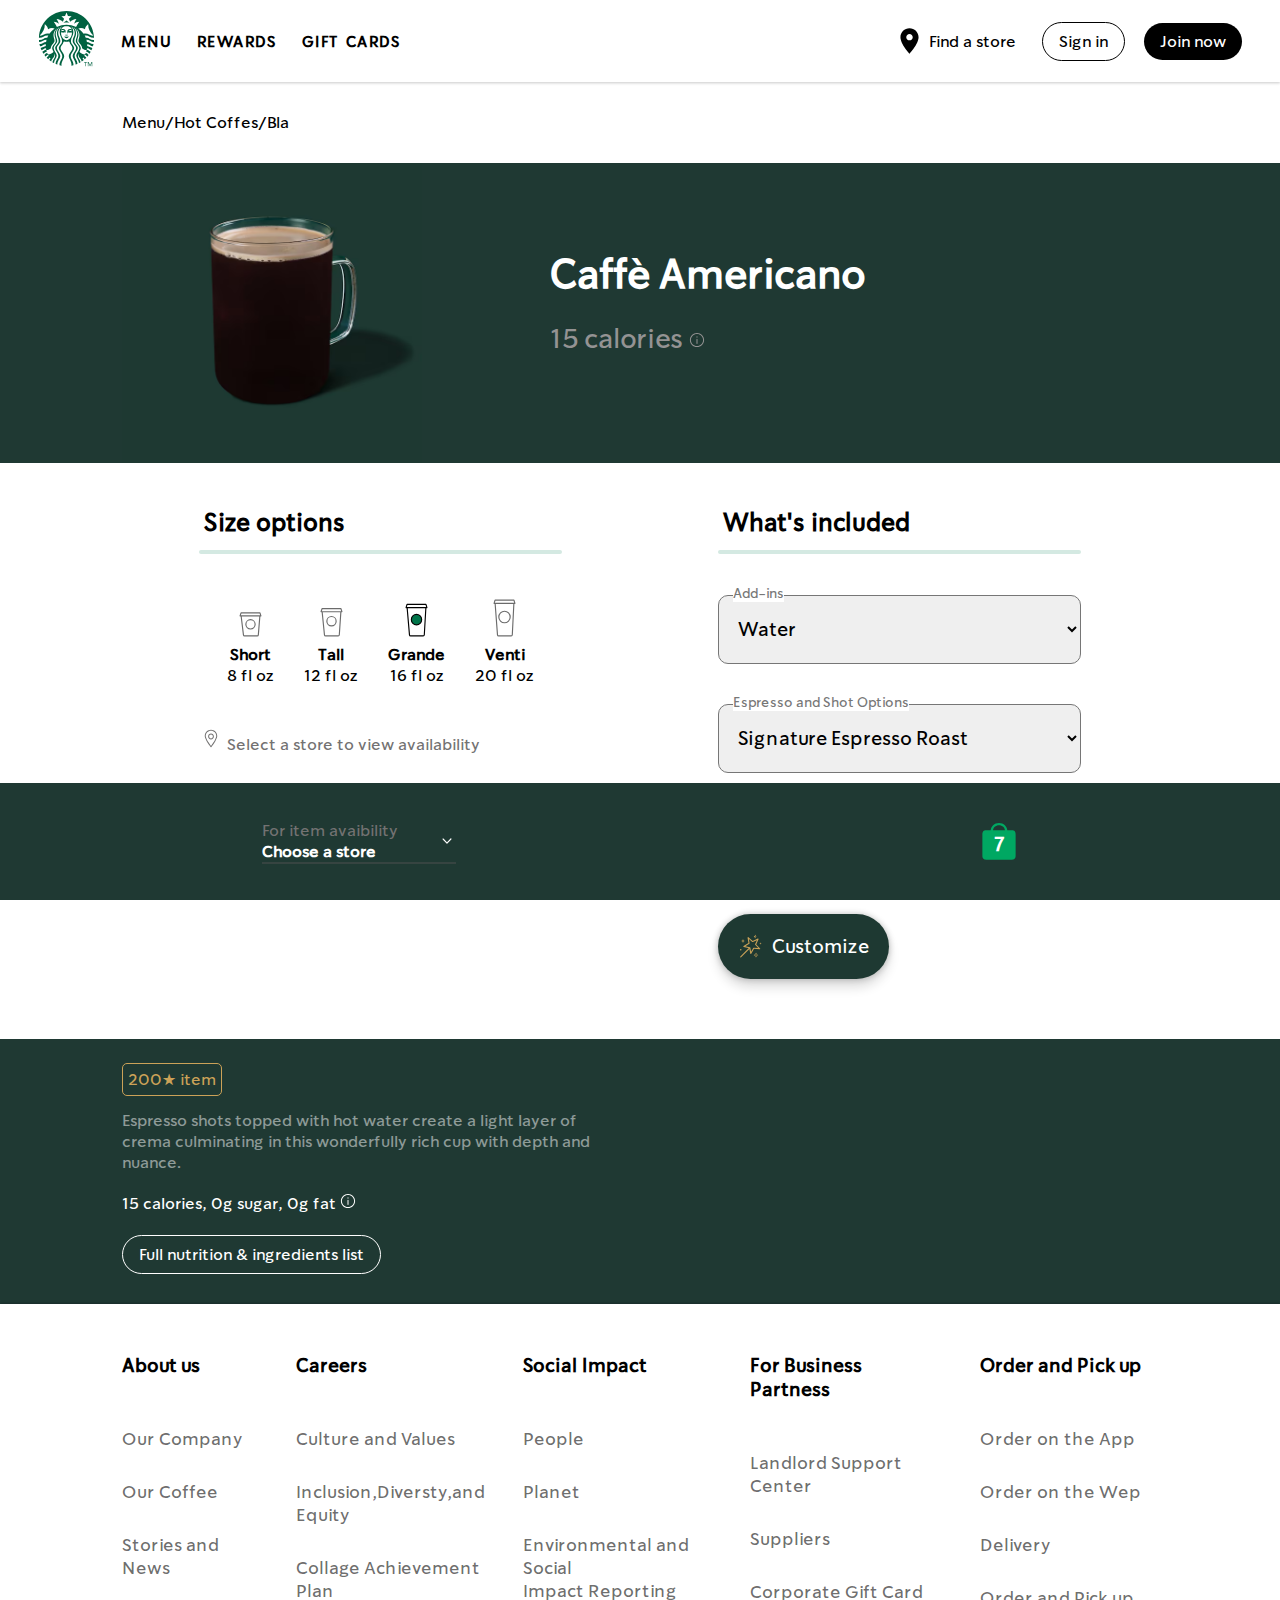
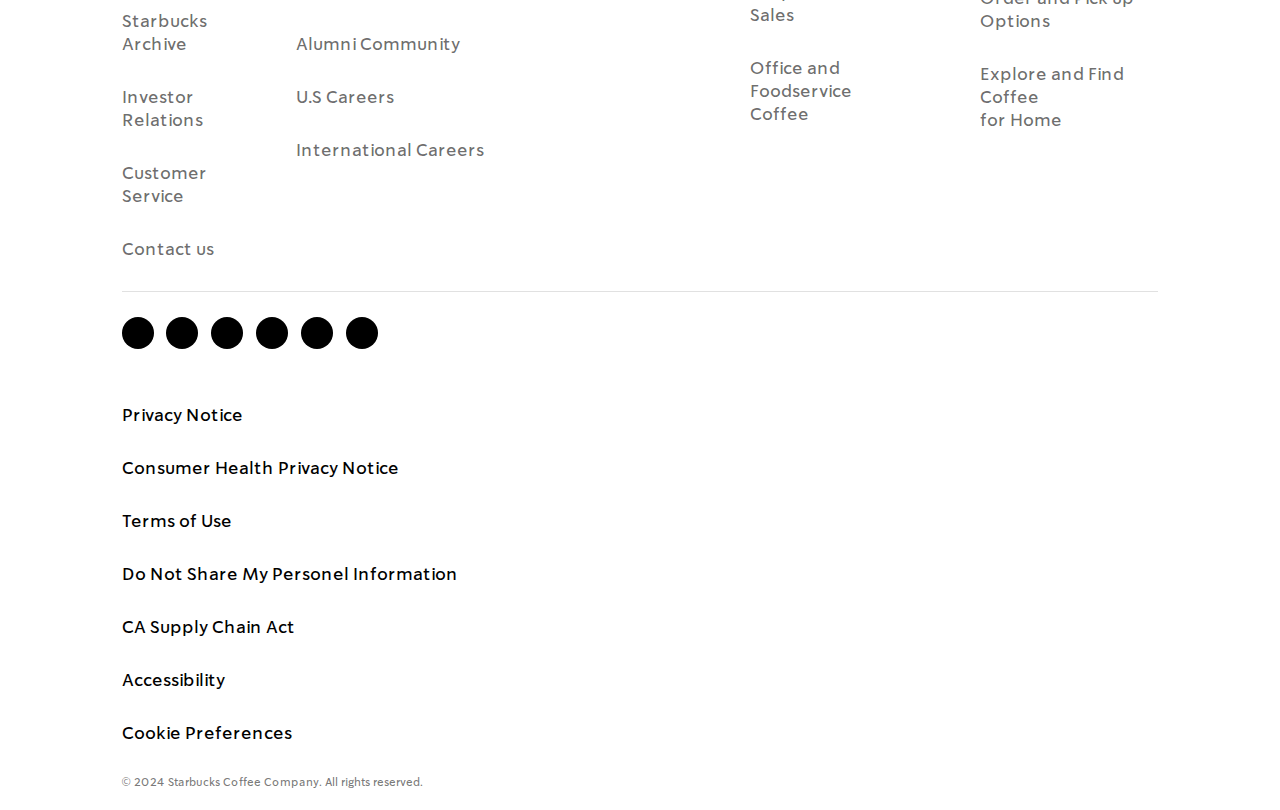
==== commit 64730b23: "css-commit" ====
--- a/pages/basket.htm
+++ b/pages/basket.htm
@@ -69,7 +69,7 @@
                 </div>
             </div>
             <div class="table df wrapper">
-                <div class="t table-left p20">
+                <div class="table-left p20">
                     <h2>Size options</h2>
                     <div class="fieldset">
                         <div class="cup txtcenter">
@@ -95,14 +95,16 @@
                     </div>
                     <p class="txtgray"><svg aria-hidden="true" class="valign-middle color-black60 mr2" focusable="false" preserveAspectRatio="xMidYMid meet" viewBox="0 0 24 24" style="width: 24px; height: 24px; overflow: visible; fill: currentcolor;"><path d="M11.508 19.22c-.667-.918-1.335-1.888-1.956-2.863-.432-.676-.826-1.33-1.175-1.956-1.037-1.857-1.617-3.357-1.617-4.308 0-2.984 2.297-5.31 5.24-5.31s5.24 2.326 5.24 5.31c0 .95-.58 2.45-1.617 4.31-.35.624-.743 1.28-1.175 1.955-.62.975-1.29 1.945-1.956 2.864-.174.24-.34.465-.492.67-.153-.205-.318-.43-.492-.67zm6.732-9.128c0-3.533-2.743-6.31-6.24-6.31-3.497 0-6.24 2.777-6.24 6.31 0 1.173.628 2.796 1.744 4.796.36.644.763 1.315 1.204 2.007.634.993 1.312 1.98 1.99 2.913.238.327.458.625.656.887l.252.33c.2.256.588.256.788 0l.252-.33c.198-.262.418-.56.656-.887.678-.934 1.356-1.92 1.99-2.913.44-.692.845-1.363 1.204-2.007 1.116-2 1.744-3.623 1.744-4.796z"></path><path d="M12 13.425c1.592 0 2.88-1.303 2.88-2.908s-1.288-2.91-2.88-2.91c-1.592 0-2.88 1.305-2.88 2.91 0 1.605 1.288 2.908 2.88 2.908zm0-1c-1.037 0-1.88-.853-1.88-1.908 0-1.056.843-1.91 1.88-1.91s1.88.854 1.88 1.91c0 1.055-.843 1.908-1.88 1.908z"></path></svg> Select a store to view availability</p>
                 </div>
-                <div class="t table-right p20">
-                    <h2>What's included</h2>
+                <div class="table-right p20">
+                    <h2>What's included</h2> <br>
+                    <p id="legend">Add-ins</p>
                     <select name="" id="">
                         <option value="">Water</option>
                         <option value="">Extra Water</option>
                         <option value="">Light Water</option>
                         <option value="">No Water</option>
                     </select>
+                    <p id="legend">Espresso and Shot Options</p>
                     <select name="" id="">
                         <option value="">Signature Espresso Roast</option>
                         <option value="">Blonde Espresso Roast</option>
@@ -111,12 +113,27 @@
                         <option value="">1/2 Espresso Roast</option>
                         <option value="">2/3 Espresso Roast</option>
                     </select>
-                    <div>
-                        shorts + -
-                    </div>
-                </div>
-            </div>
-            <button id="ordr" onclick="addOrder()">Add to Order</button>
+                    <p id="legend">Espresso and Shot Options</p>
+                    <div class="shorts">
+                        <p>Shorts</p>
+                        <div>
+                            <button>‒</button>
+                            <span> 2 </span>
+                            <button>+</button>
+                        </div>
+                    </div>
+                    <button id="custom"><svg aria-hidden="true" class="valign-middle mr2 color-gold" focusable="false" preserveAspectRatio="xMidYMid meet" viewBox="0 0 24 24" style="width: 24px; height: 24px; overflow: visible; fill: currentcolor;"><path d="M9.818 3.166a.55.55 0 0 0-.271.572l.914 5.377-4.908 2.895a.55.55 0 0 0 .174 1.013l5.587 1.112.913 5.377a.55.55 0 0 0 1.02.183l2.806-4.867 5.59.524a.55.55 0 0 0 .449-.928l-3.856-4.049 2.301-5.094a.55.55 0 0 0-.73-.726l-5.102 2.34-4.258-3.666a.55.55 0 0 0-.629-.063zm1.069 1.893 3.367 2.9a.55.55 0 0 0 .588.082l4.088-1.875-1.848 4.094a.55.55 0 0 0 .102.607l3.097 3.252-4.476-.42a.55.55 0 0 0-.53.274l-2.218 3.847-.723-4.244a.55.55 0 0 0-.434-.447l-4.545-.904 3.99-2.354a.55.55 0 0 0 .264-.566ZM17.375.848a.25.25 0 0 0-.25.148c-.247.566-.334.828-.395.893a.25.25 0 0 0-.005.006c-.03.034-.072.062-.186.113-.114.05-.288.117-.521.23a.25.25 0 0 0-.036.428c.21.151.368.247.471.316.103.07.139.102.162.141a.25.25 0 0 0 .004.008c.047.073.087.345.23.943a.25.25 0 0 0 .473.043c.248-.565.335-.827.395-.892a.25.25 0 0 0 .004-.006c.03-.035.073-.063.187-.114.114-.05.286-.118.52-.232a.25.25 0 0 0 .037-.428c-.21-.15-.368-.245-.47-.314-.104-.07-.142-.104-.165-.143a.25.25 0 0 0-.004-.006c-.047-.073-.087-.346-.23-.945a.25.25 0 0 0-.221-.19Zm-.086.972c.03.122.052.328.117.43.08.13.19.215.309.295.023.016.062.044.088.06a8.775 8.775 0 0 0-.098.043.988.988 0 0 0-.357.239c-.082.09-.138.29-.19.406-.03-.123-.051-.33-.117-.432a.974.974 0 0 0-.31-.295l-.088-.058.1-.045a.971.971 0 0 0 .357-.238c.081-.09.137-.29.19-.405zm.805 16.998a.25.25 0 0 0-.235.143c-.373.782-.477 1.131-.615 1.26a.25.25 0 0 0-.006.004c-.134.132-.479.212-1.265.54a.25.25 0 0 0-.016.456c.763.384 1.099.488 1.225.63a.25.25 0 0 0 .005.006c.13.139.21.494.53 1.301a.25.25 0 0 0 .457.016c.373-.782.477-1.132.615-1.26a.25.25 0 0 0 .006-.006c.134-.133.477-.213 1.264-.54a.25.25 0 0 0 .017-.454c-.762-.384-1.099-.488-1.224-.63a.25.25 0 0 0-.006-.007c-.13-.138-.21-.493-.53-1.3a.25.25 0 0 0-.222-.159Zm-.03.836c.121.358.227.76.415.961.186.21.573.348.925.502-.361.129-.757.237-.957.434-.2.187-.334.58-.478.928-.121-.36-.227-.762-.416-.963-.186-.209-.572-.345-.922-.498.36-.129.755-.24.955-.436.2-.187.334-.58.478-.928zM22.5 8.75a.754.754 0 0 0-.75.75c0 .411.339.75.75.75s.75-.339.75-.75a.754.754 0 0 0-.75-.75zm0 .5c.141 0 .25.109.25.25 0 .141-.109.25-.25.25a.246.246 0 0 1-.25-.25c0-.141.109-.25.25-.25zm-19 6.5a.75.75 0 0 1-.75.75.75.75 0 0 1-.75-.75.75.75 0 0 1 .75-.75.75.75 0 0 1 .75.75Zm1.5-10c-.687 0-1.25.563-1.25 1.25S4.313 8.25 5 8.25 6.25 7.687 6.25 7 5.687 5.75 5 5.75Zm0 .5c.417 0 .75.333.75.75s-.333.75-.75.75A.746.746 0 0 1 4.25 7c0-.417.333-.75.75-.75Zm5.746 7.771-8.41 8.41a.55.55 0 0 0 .777.78l8.328-8.328-.127-.748z"></path></svg> Customize</button>
+                </div>
+            </div>
+            <!-- <button id="ordr" onclick="addOrder()">Add to Order</button> -->
+            <div class="lastDiv txtwhite p20">
+                <div class="wrapper">
+                    <p>200★ item</p>
+                    <p>Espresso shots topped with hot water create a light layer of crema culminating in this wonderfully rich cup with depth and nuance.</p>
+                    <p>15 calories, 0g sugar, 0g fat <svg aria-hidden="true" class="valign-middle absoluteCenter" focusable="false" preserveAspectRatio="xMidYMid meet" viewBox="0 0 24 24" style="width: 16px; height: 16px; overflow: visible; fill: currentcolor;"><path d="M12 1.35C6.118 1.35 1.35 6.118 1.35 12c0 5.882 4.768 10.65 10.65 10.65 5.882 0 10.65-4.768 10.65-10.65 0-5.882-4.768-10.65-10.65-10.65zm0 1.5c5.053 0 9.15 4.097 9.15 9.15s-4.097 9.15-9.15 9.15S2.85 17.053 2.85 12 6.947 2.85 12 2.85zm-.75 7.928v6.486c0 .414.336.75.75.75s.75-.336.75-.75v-6.486c0-.414-.336-.75-.75-.75s-.75.336-.75.75zm1.5-3.056v-.61c0-.415-.336-.75-.75-.75s-.75.335-.75.75v.61c0 .414.336.75.75.75s.75-.336.75-.75z"></path><circle class="sb-icon-hover" cx="50%" cy="50%" fill="transparent" r="75%"></circle></svg></p> <br>
+                    <button>Full nutrition & ingredients list</button>
+                </div>
+            </div>
         </main>
         <div class="fixedGreen">
             <div class="locator"><a href="https://www.starbucks.com/menu/store-locator">
@@ -244,7 +261,7 @@
                 <p>© 2024 Starbucks Coffee Company. All rights reserved.</p>
             </div>
         </footer>
-        <script src="../script.js"></script>
+        <script src="basket.js"></script>
         <script src="https://cdnjs.cloudflare.com/ajax/libs/jquery/3.7.1/jquery.min.js" integrity="sha512-v2CJ7UaYy4JwqLDIrZUI/4hqeoQieOmAZNXBeQyjo21dadnwR+8ZaIJVT8EE2iyI61OV8e6M8PP2/4hpQINQ/g==" crossorigin="anonymous" referrerpolicy="no-referrer"></script>
         <script>
             $(document).ready(function(){
--- a/css/style.css
+++ b/css/style.css
@@ -22,6 +22,7 @@
 .burgermenu{
     display: none;
     position: absolute;
+    z-index: 9999999999999;
     right: 0 ;
     background: #fff;
     padding: 40px;
@@ -50,7 +51,7 @@
     letter-spacing: .1em;
     font-size: .95em;
 }
-.nav-btns button, .card-sum button, .nav-reward button, .star button, .keepReward button,.recCard button, #ordr{
+.nav-btns button, .card-sum button, .nav-reward button, .star button, .keepReward button,.recCard button, #ordr, #custom, .lastDiv button{
     border-radius: 50px;
     padding: 8px 16px;
     font-size: 1em;
@@ -58,7 +59,7 @@
     transition: .7s;
     cursor: pointer;
 }
-.noborder, .nav-reward button, .recCard button:first-child{
+.noborder, .nav-reward button, .recCard button:first-child, .lastDiv button{
     border: 1px solid #fff !important;
     background: transparent !important;
     color: #fff;
@@ -170,7 +171,7 @@
 
 /*  M E N U    C S S  */
 .wrapper{
-    width: 81vw;
+    width: 93vw;
     margin: auto;
 }
 .category{
@@ -190,7 +191,7 @@
 }
 .menu-right,.coffees .coffee{width: 100%;}
 .menu-right h2{
-    padding: 50px 0 20px 0;
+    padding: 40px 0 20px 0;
     border-bottom: 1px solid #a5a5a57c;
 }
 #mTitle{color: #555; font-size: 1.1em;}
@@ -211,7 +212,7 @@
     max-width: 70px;
 }
 .txtgray{color: #737272;}
-.basketCof,.fixedGreen {background: #1f3933;}
+.basketCof,.fixedGreen ,.lastDiv{background: #1f3933;}
 .basketCof img{width: 300px; height: 300px;}
 .basketCof h1{font-size: 1.8em;}
 .basketCof p{padding: 20px 0; color: #949393; font-size: 1.2em;}
@@ -237,15 +238,19 @@
     display: inline-block;
 }
 #bag h3{color: #fff; text-align: center;margin-top: 10px;}
-.table{justify-content: space-around;}
-.table-left,.table-right{width: 35%;}
-.table-left h2, .table-right h2{position: relative; padding: 15px 10px;}
+.table{flex-direction: column;}
+.table-left,.table-right{width: 100%;}
+.table-left h2, .table-right h2{
+    position: relative; 
+    padding: 15px 5px;
+    font-size: 1.2em;
+}
 .table-left h2::after, .table-right h2::after{
     background: #d4e9e2;
     border-radius: 12px;
     bottom: 0;
     content: "";
-    height: 5px;
+    height: 4px;
     left: 0;
     position: absolute;
     width: 100%;
@@ -254,8 +259,10 @@
     display: flex;
     gap: 30px;
     justify-content: center;
-    padding: 40px 0;
-}
+    padding: 40px 20px;
+}
+.fieldset h3{font-size: .9em;}
+.fieldset p{font-size: .75em;}
 .c{
     height: 45px;
     width: 25px;
@@ -265,15 +272,73 @@
 .fieldset #cup2{background: url('../img/cup2.svg') center/contain no-repeat;}
 .fieldset #cup3{background: url('../img/cup3.svg') center/contain no-repeat;}
 .fieldset #cup4{background: url('../img/cup4.svg') center/contain no-repeat;}
-/* .HereİsBasket{position: relative;} */
 #ordr{
     position: absolute;
+    float: right;
+    top: 36%;
     right: 5%;
     z-index: 999999999;
     box-shadow: 0 0 6px #0000003d, 0 8px 12px #00000024;
     padding: 18px 2.2rem;
     font-size: 1.2rem;
 }
+.table select,.shorts{
+    padding: 10px 15px;
+    font-family: 'soDoSans';
+    font-size: 1em;
+    width: 100%;
+    margin: 20px 0;
+    border-radius: 10px;
+    outline-color: #00754a;
+}
+.shorts{
+    border: 1px solid #777;
+    display: flex;
+    justify-content: space-between;
+    align-items: center;
+}
+.shorts button{
+    border: 2px solid #00754a;
+    border-radius: 50%;
+    padding: 3px 7px;
+    font-weight: 600;
+    cursor: pointer;
+    color: #006241;
+    background-color: transparent;
+}
+.shorts span{margin:0 7px;}
+.table-right svg{color: #cba258;}
+#custom{
+    padding: 15px 20px;
+    margin: 40px 0 20px 80px;
+    border: 0;
+    display: flex;
+    gap: 10px;
+    background-color: #1e3932;
+    color: #fff;
+    font-size: 1.2em;
+    box-shadow: 0 0 6px #0000003d, 0 8px 12px #00000024;
+}
+#legend{
+    color: #777;
+    margin: 10px 0 0 15px;
+    position: absolute;
+    font-size: .85em;
+    background: #fff;
+}
+.lastDiv p:first-child{
+    border: 1px solid #cba258;
+    color: #cba258;
+    display: inline;
+    border-radius: 5px;
+    padding: 5px;
+}
+.lastDiv p:nth-child(2){
+    padding: 20px 0;
+    color: #ffffff80;
+    font-size: .8em;
+}
+
 /*     R E W A R D S     C S S  */
 .nav-reward .container{
     color: #fff;
@@ -300,10 +365,7 @@
     flex-direction: column;
     gap: 40px;
 }
-.step{
-    display: flex;
-    gap: 15px;
-}
+.step{ display: flex; gap: 15px;}
 .step span{
     border: 2px solid #006241;
     padding: 10px 20px;
@@ -362,10 +424,7 @@
     gap: 5vw;
     flex-direction: column;
 }
-.cashCard .phone{
-    gap: 20px;
-    width: 100%;
-}
+.cashCard .phone{ gap: 20px; width: 100%;} 
 .cashCard .phone img{width: 122px;}
 .cashCard hr{
     opacity: 30%;
@@ -384,10 +443,7 @@
     flex-direction: column;
 }
 .middle{width: 95%; margin: auto;}
-.inner-sum {
-    flex-direction: column;
-    gap: 2vw;
-}
+.inner-sum { flex-direction: column; gap: 2vw;}
 .inner-sum div{
     display: flex;
     flex-direction: row;
@@ -428,7 +484,7 @@
     margin: 30px 0;
     margin: auto;
 }
-.egift img{width: 100px;padding: 20px;}
+.egift img{width: 100px; padding: 20px;}
 .recCard{background: #d4e9e2}
 .recCard .wrapper{
     display: flex;
@@ -436,18 +492,15 @@
     height: 150px;
     gap: 1vw;
 }
-.cards{
-    display: flex;
-    gap: 2vw;
-}
+.cards{display: flex; gap: 2vw;}
 .cards img{
     width: 330px;
     border-radius: 10px;
 }
 
-
 /*            D E S K T O P            */
 @media only screen and (min-width: 768px) {
+    .wrapper{width: 81vw;}
     .fcolumn{flex-direction: row;}
     .w50{width: 50%;}
     .about p{font-size: initial;}
@@ -456,10 +509,7 @@
     .coffees .coffee{width: 48%;}
     .coffees .coffee img{max-width: 110px;}
     .menu-left{display: block;}
-    .containerdesk{
-        width: 94%;
-        margin: auto;
-    }
+    .containerdesk{ width: 94%; margin: auto;}
     .category ul{gap: 2vw;}
     .reverse{
         display: flex;
@@ -484,10 +534,7 @@
     .bars, .burgermenu{display: none;}
     .card-sum h1{font-size: 3.2em;}
     .fs15{font-size: 1.5em !important;}
-    .footer-top{
-        display: flex;
-        gap: 3vw;
-    }
+    .footer-top{ display: flex; gap: 3vw;} 
     .footer-bottom .icons{ gap: 1vw;}
     .main-cards .card{flex-direction: row;}
     .main-cards .card-img {width: calc(100%*(6 / 12));}
@@ -495,10 +542,7 @@
         width: calc(100%*(6 / 12));
         padding: 4rem;
     }
-    .main-cards .card-sum{
-        max-width: 87%;
-        margin: auto;
-    }
+    .main-cards .card-sum{max-width: 87%; margin: auto;}
     .main-cards .card-sum p{font-size: 1.2em;}
     .main-cards .card-img img{max-width: 100%;}
     .card-sum button{border: 0;font-weight: 600;}
@@ -510,16 +554,10 @@
         text-align: start;
         padding-top: 0;
     }
-    .questions{
-        margin: auto;
-        max-width: 800px;
-    }
+    .questions{margin: auto; max-width: 800px;}
     .star-text h2{font-size: 2.5em;}
     .star-text p{padding: 30px 0; font-size: 1.2em;}
-    .getstarted{
-        height: 80vh;
-        padding: 80px;
-    }
+    .getstarted{ height: 80vh; padding: 80px;}
     .getstarted .title h2{font-size: 2em;}
     .steps{
         display: flex;
@@ -542,10 +580,7 @@
     .step p{font-size: initial;}
     .hBig{font-size: 3.5em;}
     .footer-bottom a,.getfavorites .content .box p{font-size: 1.1em;}
-    .getfavorites .content .box{
-        flex-direction: row;
-        text-align: initial;
-    }
+    .getfavorites .content .box{flex-direction: row; text-align: initial;}
     .numbers{font-size: 1.5em;gap: 3vw;}
     .cashCard .dollar{width: 25%;}
     .cashCard .phones{flex-direction: row;}
@@ -553,24 +588,15 @@
     .cashCard .phone p{max-width: 322px;}
     .keepReward .inner{ width: 95%; flex-direction: row;}
     .middle{width: 60%;}
-    .inner-sum {
-        text-align: center;
-        flex-direction: row;
-    }
-    .inner-sum div{
-        flex-direction: column;
-        height: 40vh;
-    }
+    .inner-sum {text-align: center; flex-direction: row;}
+    .inner-sum div{flex-direction: column; height: 40vh;}
     .inner-sum img{width: 210px;}
     #star-left{background: url('../img/lstar.svg')center/cover;}
     #star-right{background: url('../img/rstar.svg')center/cover; }
     .basketCof h1{font-size: 2.5em;}
     .basketCof p{font-size: 1.7em;}
     .basketCof .wrapper{align-items: center;gap: 10vw;}
-    .fixedGreen{
-        height: 13vh;
-        justify-content: space-around;
-    }
+    .fixedGreen{height: 13vh; justify-content: space-around;}
     .fixedGreen .locator a div{
         display: initial;
         font-size: initial;
@@ -578,12 +604,27 @@
         color: inherit;
         align-items: initial;
     }
-}
-
+    .table{justify-content: space-around; flex-direction: row;}
+    .table-left,.table-right{width: 35%;}
+    .table-left h2, .table-right h2{font-size: 1.5em;}
+    .fieldset{padding: 40px 0}
+    .fieldset h3{font-size: inherit;}
+    .fieldset p{font-size: inherit;}
+    .table select,.shorts{padding: 20px 15px; font-size: 1.2em;}
+    .shorts button{padding: 5px 9px;}
+    #custom{padding: 20px; margin: 30px 0;}
+    #legend{
+        color: #777;
+        margin: 10px 0 0 15px;
+        position: absolute;
+        background: #fff;
+    }
+    .lastDiv p:nth-child(2){width: 500px; font-size: 1em;}
+}
 /*              T A B L E T                */
 @media only screen and (max-width: 1024px) {
     .menu-left{display: none;}
-    .row{flex-direction: column;gap: 50px;}
+    .row{flex-direction: column; gap: 50px;}
     .basketCof .wrapper{
         gap: 1vw; 
         flex-direction: column; 
@@ -596,4 +637,6 @@
         color: #575656;
         align-items: center;
     }
+    .table{flex-direction: column;}
+    .table-left,.table-right{width: 100%;}
 }